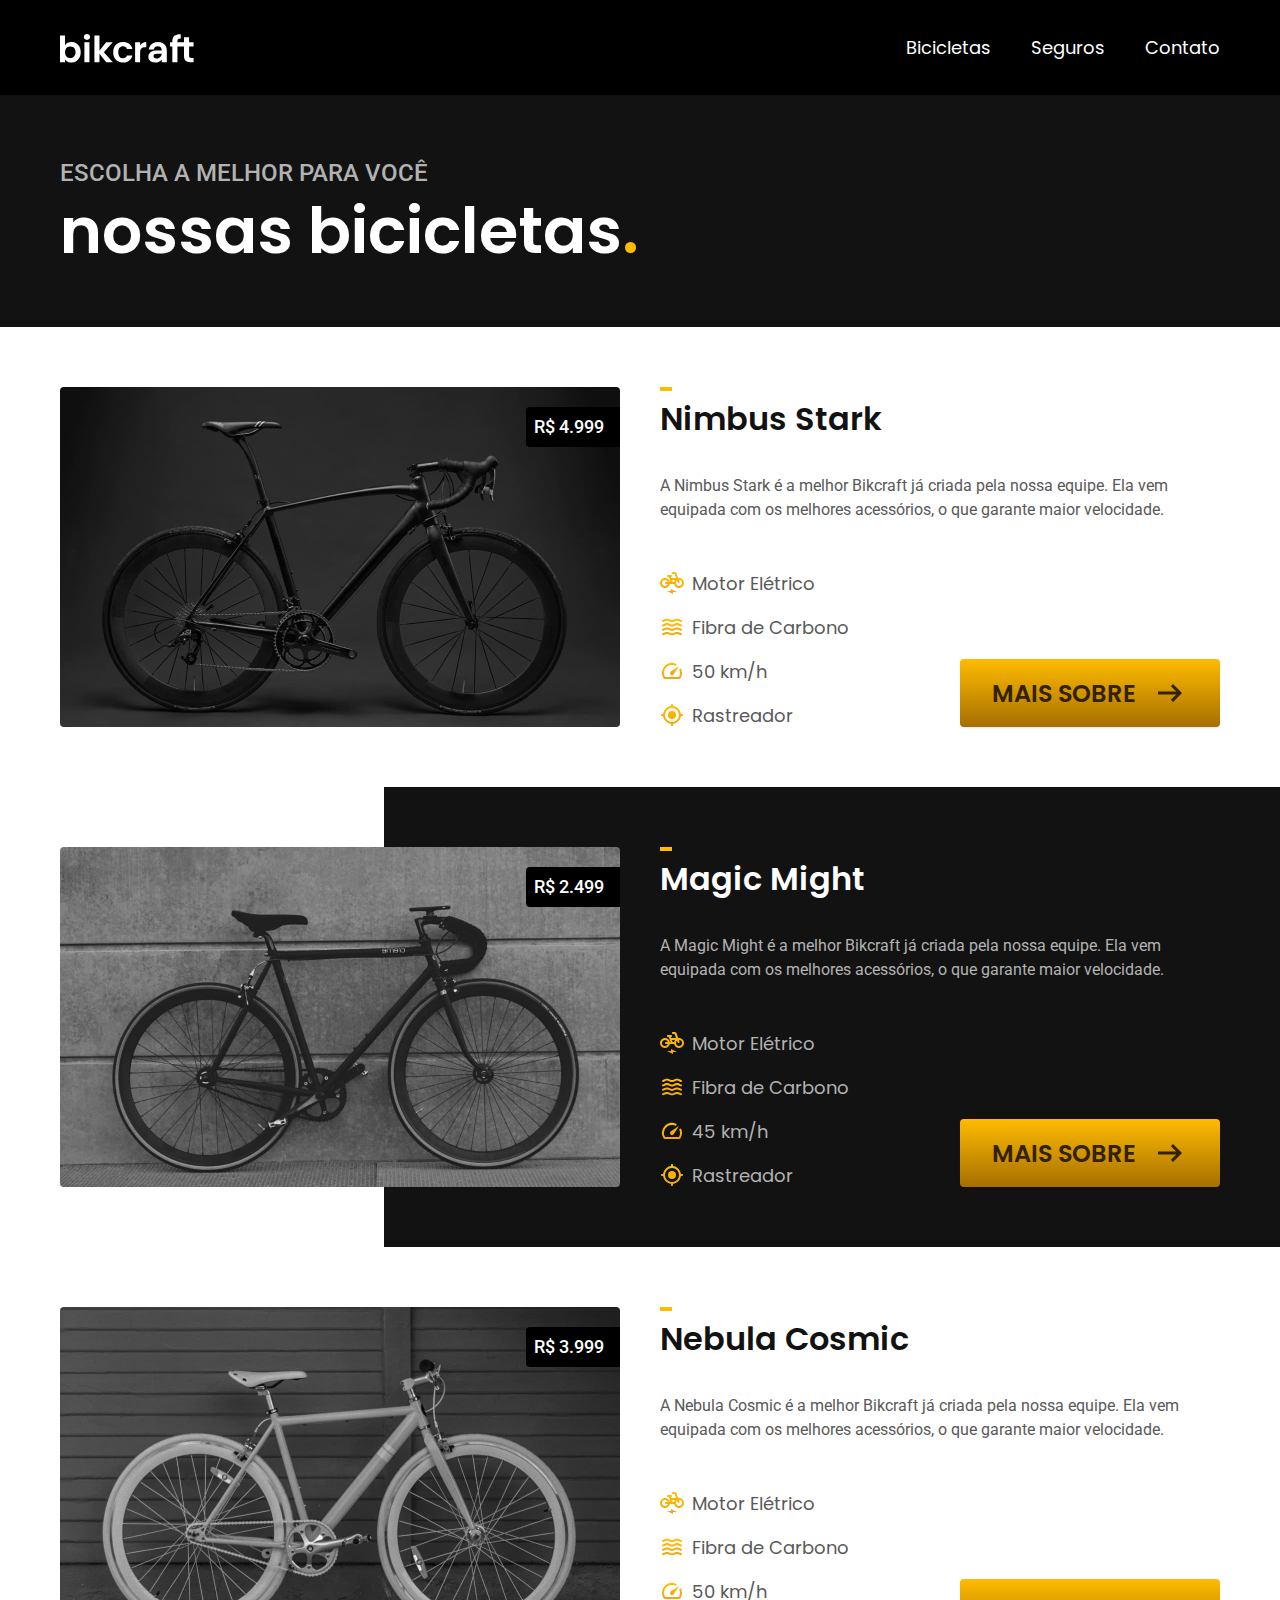
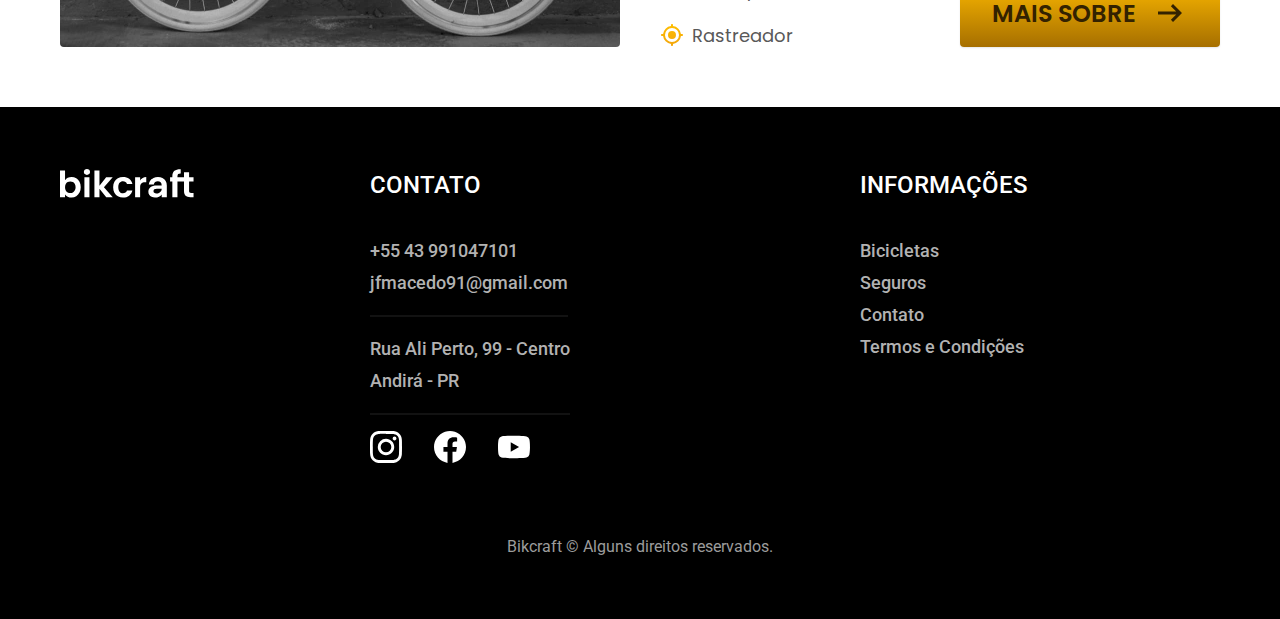
==== bicycles.html @ cce0fcfd "add bicycles page" ====
<!DOCTYPE html>
<html lang="pt-BR">
<head>
  <meta charset="UTF-8" />
  <link rel="preconnect" href="https://fonts.googleapis.com" />
  <link rel="preconnect" href="https://fonts.gstatic.com" crossorigin />
  <link href="https://fonts.googleapis.com/css2?family=Merriweather:ital,wght@1,900&family=Poppins:wght@400;600&family=Roboto:wght@400;500&display=swap" rel="stylesheet" />
  <meta name="viewport" content="width=device-width, initial-scale=1.0" />
  <title>Bicicletas | Bikcraft</title>
  <meta name="description" content="Bicicletas eletricas da Bikcraft." />
  <link rel="stylesheet" href="./css/styles.css">
  <link rel="icon" href="./img/icones/favicon.png" type="image/png">
</head>
<body id="bicycles">
  <header class="header-bg">
    <div class="header container">
      <a href="./">
        <img src="./img/bikcraft.svg" alt="Bikcraft">
      </a>
      <nav aria-label="primaria">
        <ul class="header-menu font1-m color-gray00">
          <li><a href="./bicycles.html">Bicicletas</a></li>
          <li><a href="./secure.html">Seguros</a></li>
          <li><a href="./contact.html">Contato</a></li>
        </ul>
      </nav>
    </div>
  </header>
  <main>
    <div class="title-bg">
      <div class="title container">
        <p class="font2-l-b color-gray05">ESCOLHA A MELHOR PARA VOCÊ</p>
        <h1 class="font1-xxl color-gray00">nossas bicicletas<span class="color-primary01">.</span></h1>
      </div>
    </div>
    <div class="bicycles container">
      <div class="bicycles-img">
        <img src="./img/bicicletas/nimbus.jpg" alt="Bicicleta preta">
        <span class="font2-m color-gray00">R$ 4.999</span>
      </div>
      <div class="bicycles-content">
        <h2 class="font1-xl color-gray11">Nimbus Stark</h2>
        <p class="font2-s color-gray08">A Nimbus Stark é a melhor Bikcraft já criada pela nossa equipe. Ela vem equipada com os melhores acessórios, o que garante maior velocidade.</p>
        <ul class="font1-m color-gray08">
          <li><img src="./img/icones/eletrica.svg" alt="">Motor Elétrico</li>
          <li><img src="./img/icones/carbono.svg" alt="">Fibra de Carbono</li>
          <li><img src="./img/icones/velocidade.svg" alt="">50 km/h</li>
          <li><img src="./img/icones/rastreador.svg" alt="">Rastreador</li>
        </ul>
        <a href="./bicycles/nimbus-stark.html" class="button primary">mais sobre <img src="./img/icones/seta.svg" alt=""></a>
      </div>
    </div>
    <div class="bicycles-bg">
      <div class="bicycles container">
        <div class="bicycles-img">
          <img src="./img/bicicletas/magic.jpg" alt="Bicicleta preta">
          <span class="font2-m color-gray00">R$ 2.499</span>
        </div>
        <div class="bicycles-content">
          <h2 class="font1-xl color-gray00">Magic Might</h2>
          <p class="font2-s color-gray05">A Magic Might é a melhor Bikcraft já criada pela nossa equipe. Ela vem equipada com os melhores acessórios, o que garante maior velocidade.</p>
          <ul class="font1-m color-gray05">
            <li><img src="./img/icones/eletrica.svg" alt="">Motor Elétrico</li>
            <li><img src="./img/icones/carbono.svg" alt="">Fibra de Carbono</li>
            <li><img src="./img/icones/velocidade.svg" alt="">45 km/h</li>
            <li><img src="./img/icones/rastreador.svg" alt="">Rastreador</li>
          </ul>
          <a href="./bicycles/nimbus-stark.html" class="button primary">mais sobre <img src="./img/icones/seta.svg" alt=""></a>
        </div>
      </div>
    </div>
    <div class="bicycles container">
      <div class="bicycles-img">
        <img src="./img/bicicletas/nebula.jpg" alt="Bicicleta branca">
        <span class="font2-m color-gray00">R$ 3.999</span>
      </div>
      <div class="bicycles-content">
        <h2 class="font1-xl color-gray11">Nebula Cosmic</h2>
        <p class="font2-s color-gray08">A Nebula Cosmic é a melhor Bikcraft já criada pela nossa equipe. Ela vem equipada com os melhores acessórios, o que garante maior velocidade.</p>
        <ul class="font1-m color-gray08">
          <li><img src="./img/icones/eletrica.svg" alt="">Motor Elétrico</li>
          <li><img src="./img/icones/carbono.svg" alt="">Fibra de Carbono</li>
          <li><img src="./img/icones/velocidade.svg" alt="">50 km/h</li>
          <li><img src="./img/icones/rastreador.svg" alt="">Rastreador</li>
        </ul>
        <a href="./bicycles/nebula-cosmic.html" class="button primary">mais sobre <img src="./img/icones/seta.svg" alt=""></a>
      </div>
    </div>
  </main>
  <footer class="footer-bg">
    <div class="footer container">
      <img src="./img/bikcraft.svg" alt="Bikcraft">
      <div class="footer-contact">
        <h3 class="font2-l-b color-gray00">Contato</h3>
        <ul class="font2-m color-gray05">
          <li><a href="tel:+5543991047101">+55 43 991047101</a></li>
          <li><a href="mailto:jfmacedo91@gmail.com">jfmacedo91@gmail.com</a></li>
        </ul>
        <address class="font2-m color-gray05">
          Rua Ali Perto, 99 - Centro <br />
          Andirá - PR
        </address>
        <div class="footer-social">
          <a href="https://www.instagram.com/">
            <img src="./img/redes/instagram.svg" alt="Icone Instagram">
          </a>
          <a href="https://www.facebook.com/">
            <img src="./img/redes/facebook.svg" alt="Icone Facebook">
          </a>
          <a href="https://www.youtube.com/">
            <img src="./img/redes/youtube.svg" alt="Icone Youtube">
          </a>
        </div>
      </div>
      <div class="footer-information">
        <h3 class="font2-l-b color-gray00">Informações</h3>
        <nav>
          <ul class="font2-m color-gray05">
            <li><a href="./bicycles.html">Bicicletas</a></li>
            <li><a href="./secure.html">Seguros</a></li>
            <li><a href="./contact.html">Contato</a></li>
            <li><a href="./terms.html">Termos e Condições</a></li>
          </ul>
        </nav>
      </div>
      <p class="footer-copy font2-s color-gray06">Bikcraft &copy; Alguns direitos reservados.</p>
    </div>
  </footer>
</body>
</html>
---- css/styles.css ----
@import "./global/global.css";

/* Utilities */
@import "./utilities/colors.css";
@import "./utilities/typography.css";
@import "./utilities/components.css";

/* Global */
@import "./global/header.css";
@import "./global/footer.css";

/* Home */
@import "./home/introduction.css";
@import "./home/technology.css";
@import "./home/partners.css";
@import "./home/testimony.css";

/* Bicycles */
@import "./bicycles/bicycles.css";
@import "./bicycles/bicycles-list.css";

/* Secure */
@import "./secure/secure.css";

/* Terms */
@import "./terms/terms.css";
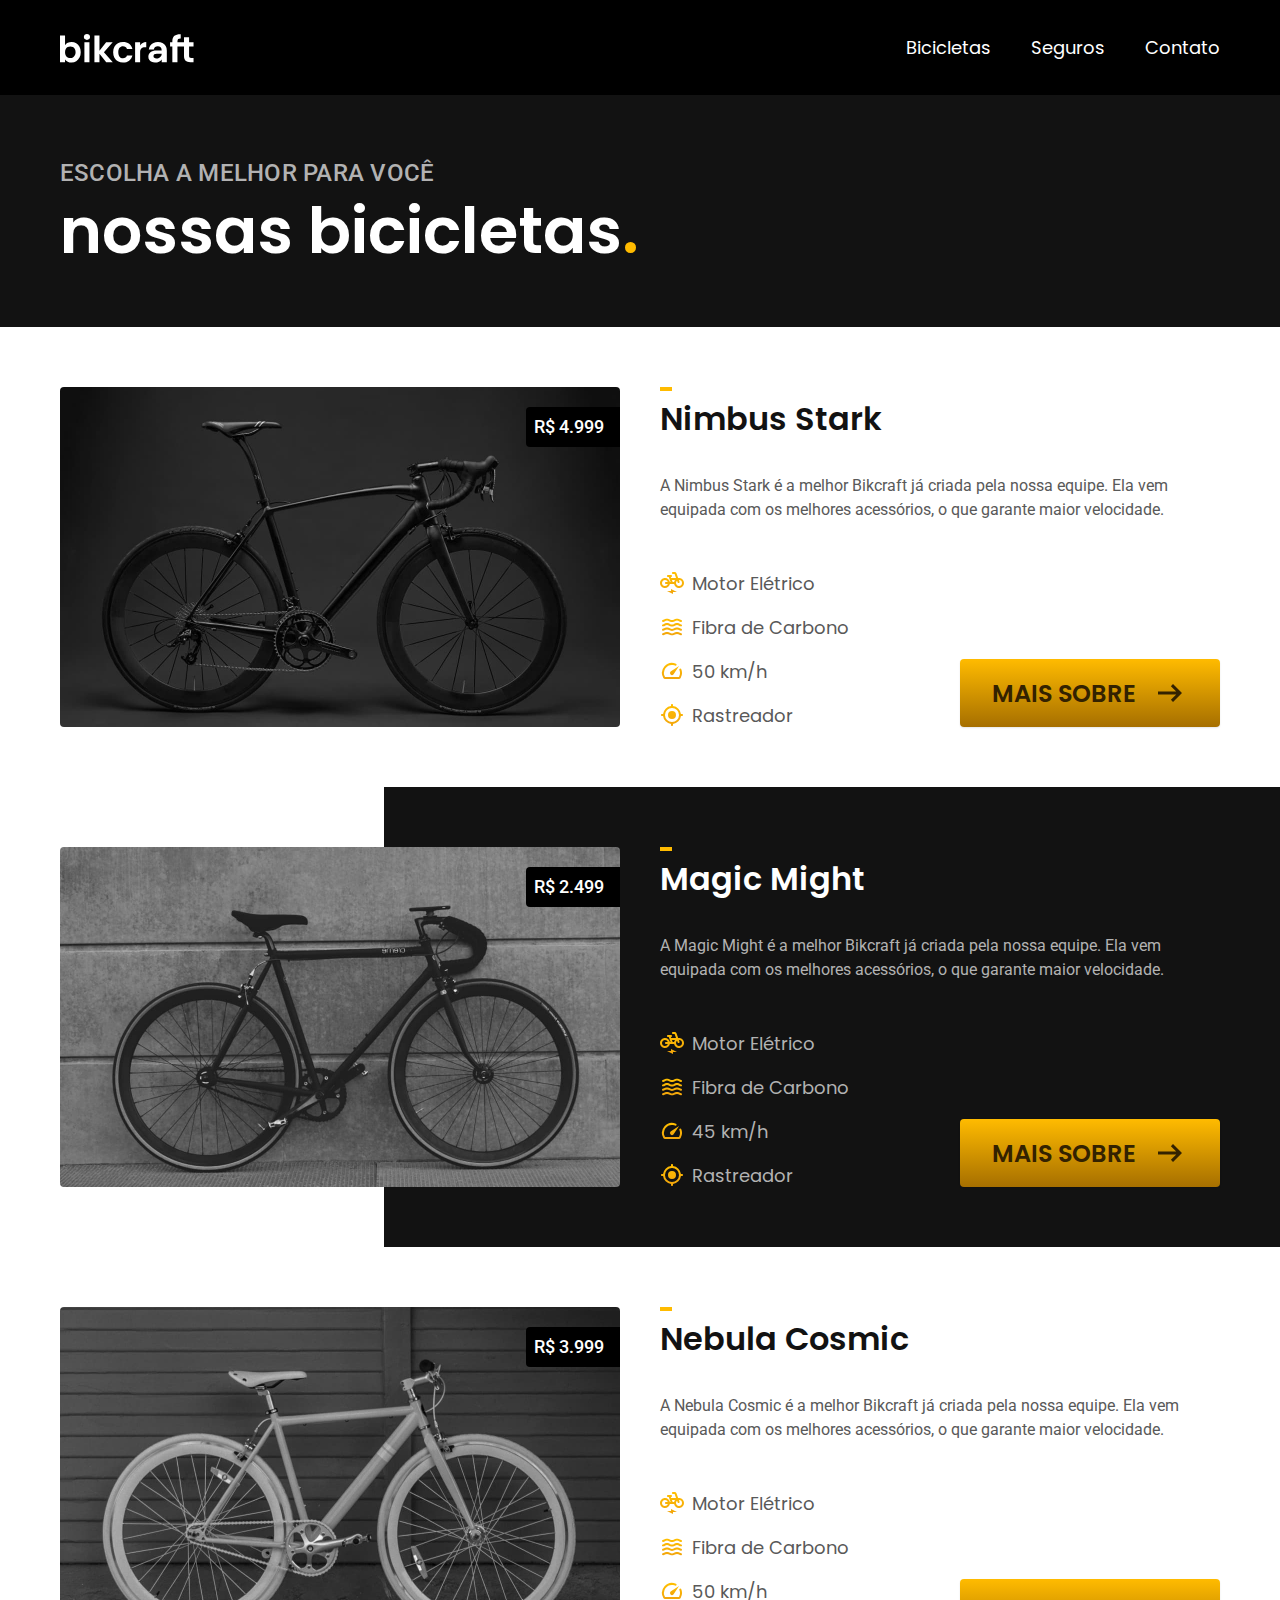
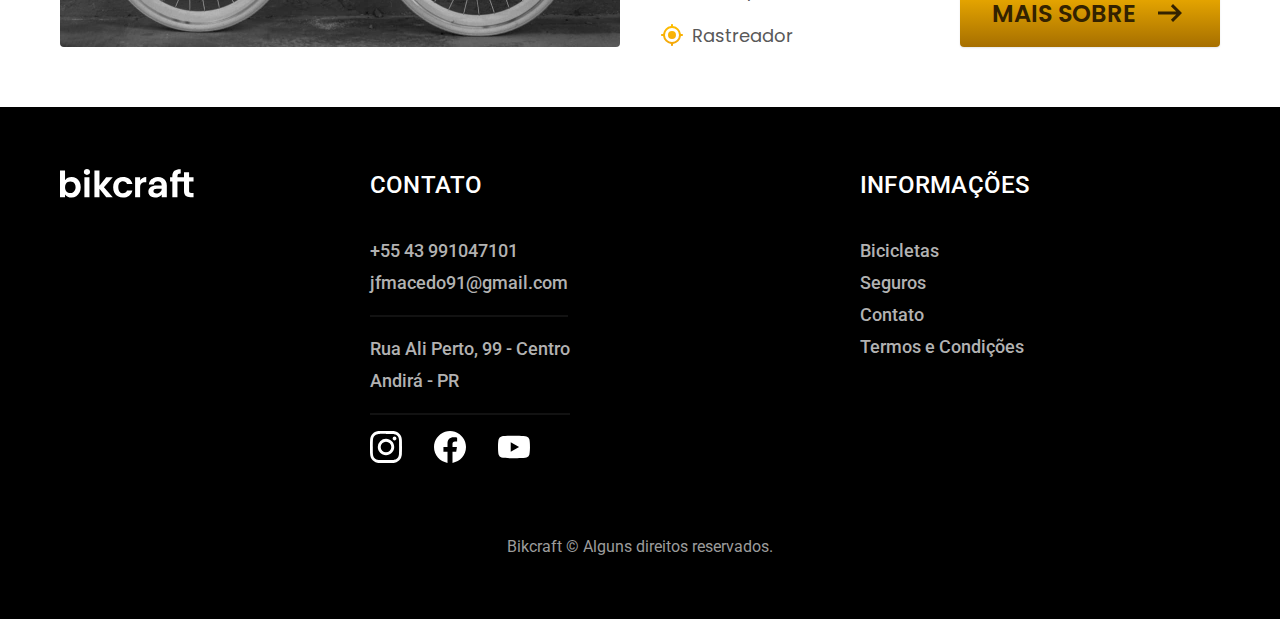
==== commit ee6b297b: "add magic-might and nebula-cosmic pages" ====
--- a/bicycles.html
+++ b/bicycles.html
@@ -65,7 +65,7 @@
             <li><img src="./img/icones/velocidade.svg" alt="">45 km/h</li>
             <li><img src="./img/icones/rastreador.svg" alt="">Rastreador</li>
           </ul>
-          <a href="./bicycles/nimbus-stark.html" class="button primary">mais sobre <img src="./img/icones/seta.svg" alt=""></a>
+          <a href="./bicycles/magic-might.html" class="button primary">mais sobre <img src="./img/icones/seta.svg" alt=""></a>
         </div>
       </div>
     </div>
--- a/css/styles.css
+++ b/css/styles.css
@@ -18,9 +18,13 @@
 /* Bicycles */
 @import "./bicycles/bicycles.css";
 @import "./bicycles/bicycles-list.css";
+@import "./bicycle/bicycle.css";
+@import "./bicycle/bicycle-secure.css";
 
 /* Secure */
 @import "./secure/secure.css";
+@import "./secure/faq.css";
+@import "./secure/benefits.css";
 
 /* Terms */
 @import "./terms/terms.css";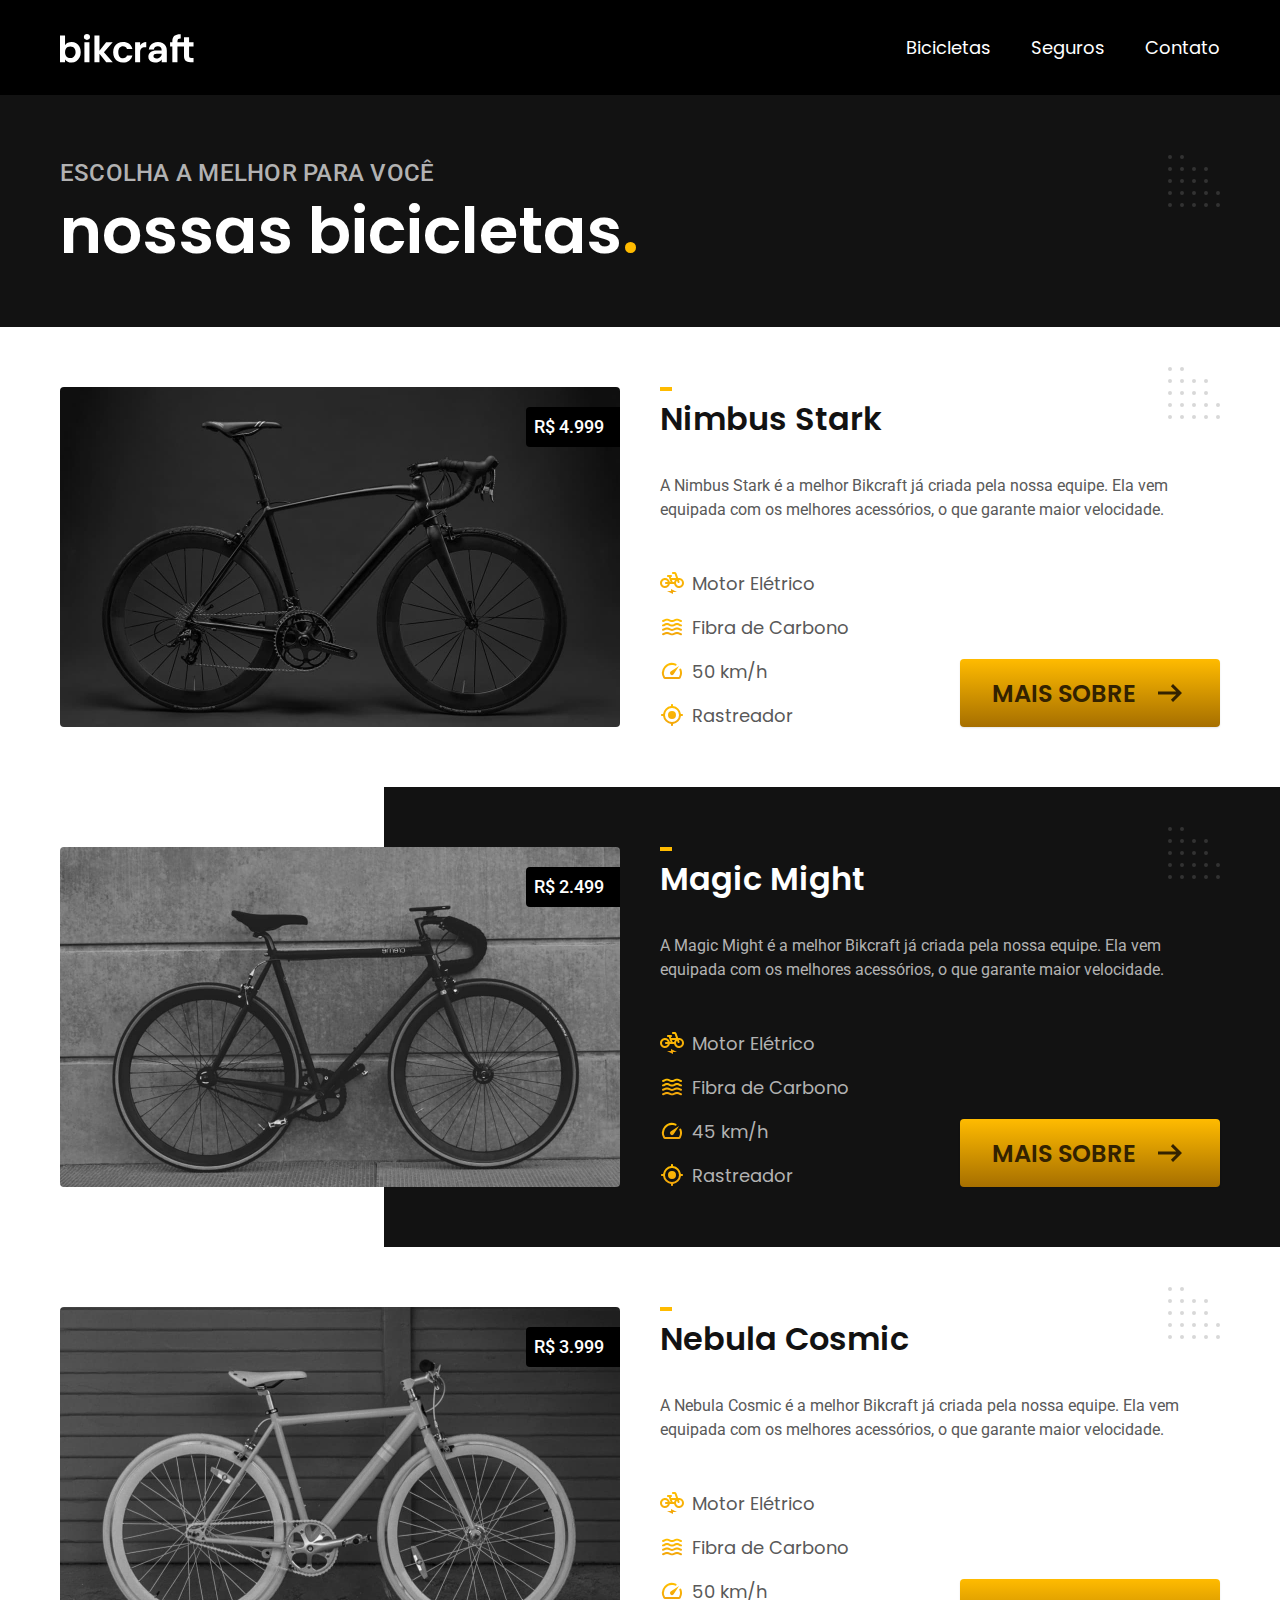
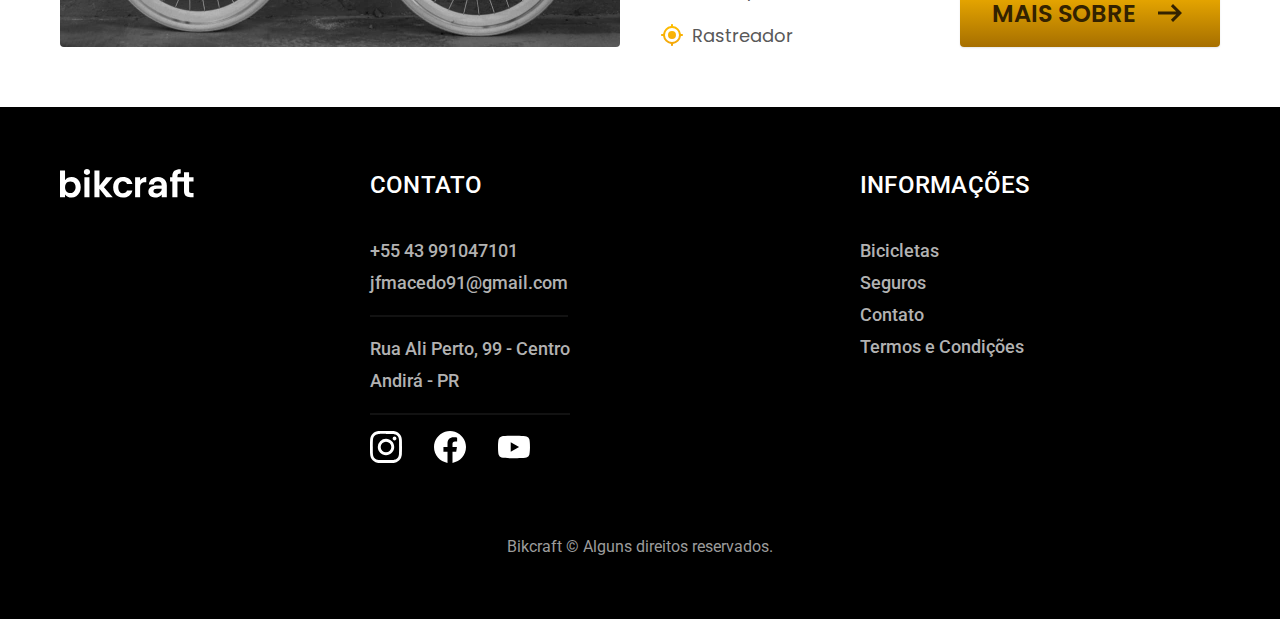
==== commit 7544e640: "add image dimensions" ====
--- a/bicycles.html
+++ b/bicycles.html
@@ -8,6 +8,7 @@
   <meta name="viewport" content="width=device-width, initial-scale=1.0" />
   <title>Bicicletas | Bikcraft</title>
   <meta name="description" content="Bicicletas eletricas da Bikcraft." />
+  <link rel="preload" href="./css/styles.css" as="style">
   <link rel="stylesheet" href="./css/styles.css">
   <link rel="icon" href="./img/icones/favicon.png" type="image/png">
 </head>
@@ -15,7 +16,7 @@
   <header class="header-bg">
     <div class="header container">
       <a href="./">
-        <img src="./img/bikcraft.svg" alt="Bikcraft">
+        <img src="./img/bikcraft.svg" width="136" height="32" alt="Bikcraft">
       </a>
       <nav aria-label="primaria">
         <ul class="header-menu font1-m color-gray00">
@@ -42,10 +43,10 @@
         <h2 class="font1-xl color-gray11">Nimbus Stark</h2>
         <p class="font2-s color-gray08">A Nimbus Stark é a melhor Bikcraft já criada pela nossa equipe. Ela vem equipada com os melhores acessórios, o que garante maior velocidade.</p>
         <ul class="font1-m color-gray08">
-          <li><img src="./img/icones/eletrica.svg" alt="">Motor Elétrico</li>
-          <li><img src="./img/icones/carbono.svg" alt="">Fibra de Carbono</li>
-          <li><img src="./img/icones/velocidade.svg" alt="">50 km/h</li>
-          <li><img src="./img/icones/rastreador.svg" alt="">Rastreador</li>
+          <li><img src="./img/icones/eletrica.svg" width="32" height="32" alt="">Motor Elétrico</li>
+          <li><img src="./img/icones/carbono.svg" width="32" height="32" alt="">Fibra de Carbono</li>
+          <li><img src="./img/icones/velocidade.svg" width="32" height="32" alt="">50 km/h</li>
+          <li><img src="./img/icones/rastreador.svg" width="32" height="32" alt="">Rastreador</li>
         </ul>
         <a href="./bicycles/nimbus-stark.html" class="button primary">mais sobre <img src="./img/icones/seta.svg" alt=""></a>
       </div>
@@ -53,17 +54,17 @@
     <div class="bicycles-bg">
       <div class="bicycles container">
         <div class="bicycles-img">
-          <img src="./img/bicicletas/magic.jpg" alt="Bicicleta preta">
+          <img src="./img/bicicletas/magic.jpg" width="1120" height="680" alt="Bicicleta preta">
           <span class="font2-m color-gray00">R$ 2.499</span>
         </div>
         <div class="bicycles-content">
           <h2 class="font1-xl color-gray00">Magic Might</h2>
           <p class="font2-s color-gray05">A Magic Might é a melhor Bikcraft já criada pela nossa equipe. Ela vem equipada com os melhores acessórios, o que garante maior velocidade.</p>
           <ul class="font1-m color-gray05">
-            <li><img src="./img/icones/eletrica.svg" alt="">Motor Elétrico</li>
-            <li><img src="./img/icones/carbono.svg" alt="">Fibra de Carbono</li>
-            <li><img src="./img/icones/velocidade.svg" alt="">45 km/h</li>
-            <li><img src="./img/icones/rastreador.svg" alt="">Rastreador</li>
+            <li><img src="./img/icones/eletrica.svg" width="32" height="32" alt="">Motor Elétrico</li>
+            <li><img src="./img/icones/carbono.svg" width="32" height="32" alt="">Fibra de Carbono</li>
+            <li><img src="./img/icones/velocidade.svg" width="32" height="32" alt="">45 km/h</li>
+            <li><img src="./img/icones/rastreador.svg" width="32" height="32" alt="">Rastreador</li>
           </ul>
           <a href="./bicycles/magic-might.html" class="button primary">mais sobre <img src="./img/icones/seta.svg" alt=""></a>
         </div>
@@ -71,17 +72,17 @@
     </div>
     <div class="bicycles container">
       <div class="bicycles-img">
-        <img src="./img/bicicletas/nebula.jpg" alt="Bicicleta branca">
+        <img src="./img/bicicletas/nebula.jpg" width="1120" height="680" alt="Bicicleta branca">
         <span class="font2-m color-gray00">R$ 3.999</span>
       </div>
       <div class="bicycles-content">
         <h2 class="font1-xl color-gray11">Nebula Cosmic</h2>
         <p class="font2-s color-gray08">A Nebula Cosmic é a melhor Bikcraft já criada pela nossa equipe. Ela vem equipada com os melhores acessórios, o que garante maior velocidade.</p>
         <ul class="font1-m color-gray08">
-          <li><img src="./img/icones/eletrica.svg" alt="">Motor Elétrico</li>
-          <li><img src="./img/icones/carbono.svg" alt="">Fibra de Carbono</li>
-          <li><img src="./img/icones/velocidade.svg" alt="">50 km/h</li>
-          <li><img src="./img/icones/rastreador.svg" alt="">Rastreador</li>
+          <li><img src="./img/icones/eletrica.svg" width="32" height="32" alt="">Motor Elétrico</li>
+          <li><img src="./img/icones/carbono.svg" width="32" height="32" alt="">Fibra de Carbono</li>
+          <li><img src="./img/icones/velocidade.svg" width="32" height="32" alt="">50 km/h</li>
+          <li><img src="./img/icones/rastreador.svg" width="32" height="32" alt="">Rastreador</li>
         </ul>
         <a href="./bicycles/nebula-cosmic.html" class="button primary">mais sobre <img src="./img/icones/seta.svg" alt=""></a>
       </div>
@@ -89,7 +90,7 @@
   </main>
   <footer class="footer-bg">
     <div class="footer container">
-      <img src="./img/bikcraft.svg" alt="Bikcraft">
+      <img src="./img/bikcraft.svg" width="136" height="32" alt="Bikcraft">
       <div class="footer-contact">
         <h3 class="font2-l-b color-gray00">Contato</h3>
         <ul class="font2-m color-gray05">
@@ -102,13 +103,13 @@
         </address>
         <div class="footer-social">
           <a href="https://www.instagram.com/">
-            <img src="./img/redes/instagram.svg" alt="Icone Instagram">
+            <img src="./img/redes/instagram.svg" width="32" height="32" alt="Icone Instagram">
           </a>
           <a href="https://www.facebook.com/">
-            <img src="./img/redes/facebook.svg" alt="Icone Facebook">
+            <img src="./img/redes/facebook.svg" width="32" height="32" alt="Icone Facebook">
           </a>
           <a href="https://www.youtube.com/">
-            <img src="./img/redes/youtube.svg" alt="Icone Youtube">
+            <img src="./img/redes/youtube.svg" width="32" height="32" alt="Icone Youtube">
           </a>
         </div>
       </div>
--- a/css/styles.css
+++ b/css/styles.css
@@ -4,6 +4,7 @@
 @import "./utilities/colors.css";
 @import "./utilities/typography.css";
 @import "./utilities/components.css";
+@import "./utilities/form.css";
 
 /* Global */
 @import "./global/header.css";
@@ -26,5 +27,12 @@
 @import "./secure/faq.css";
 @import "./secure/benefits.css";
 
+/* Contact */
+@import "./contact/contact.css";
+@import "./contact/stores.css";
+
+/* Budget */
+@import "./budget/budget.css";
+
 /* Terms */
 @import "./terms/terms.css";--- a/css/styles.css
+++ b/css/styles.css
@@ -4,6 +4,7 @@
 @import "./utilities/colors.css";
 @import "./utilities/typography.css";
 @import "./utilities/components.css";
+@import "./utilities/form.css";
 
 /* Global */
 @import "./global/header.css";
@@ -26,5 +27,12 @@
 @import "./secure/faq.css";
 @import "./secure/benefits.css";
 
+/* Contact */
+@import "./contact/contact.css";
+@import "./contact/stores.css";
+
+/* Budget */
+@import "./budget/budget.css";
+
 /* Terms */
 @import "./terms/terms.css";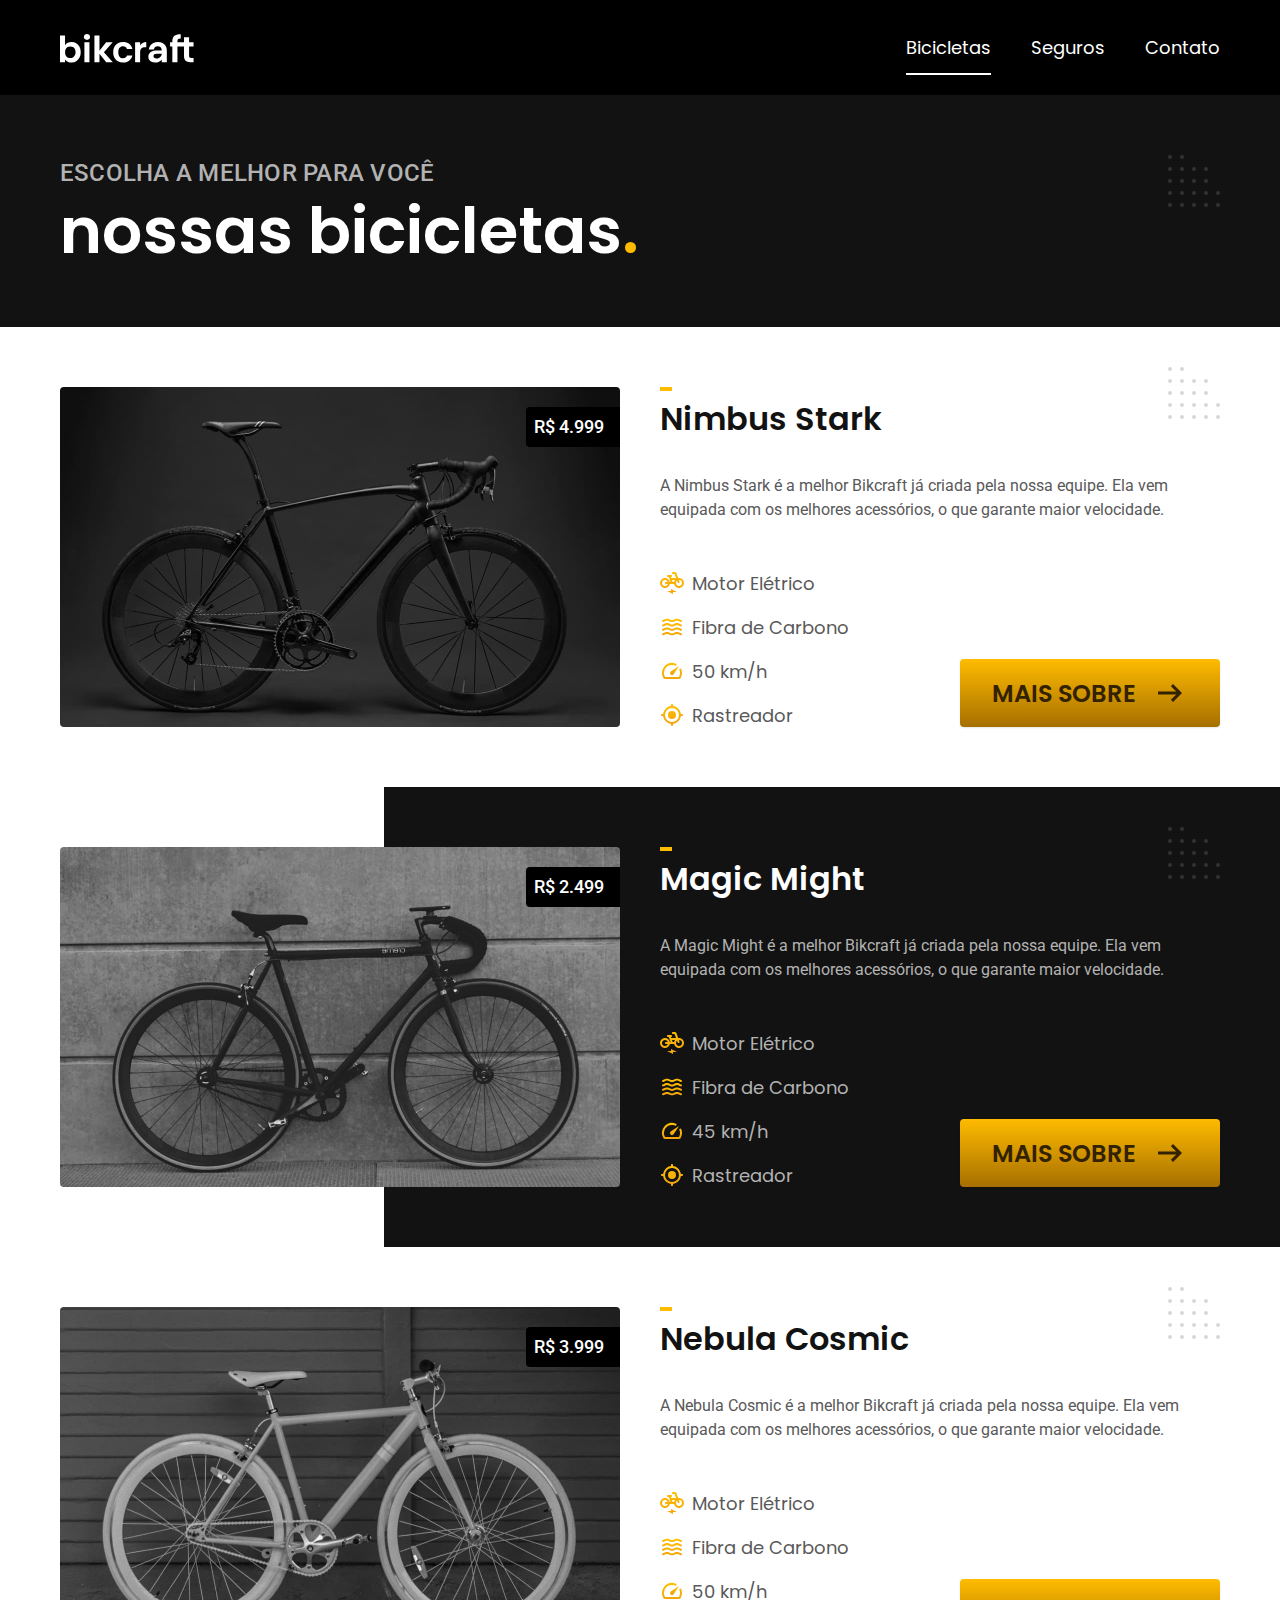
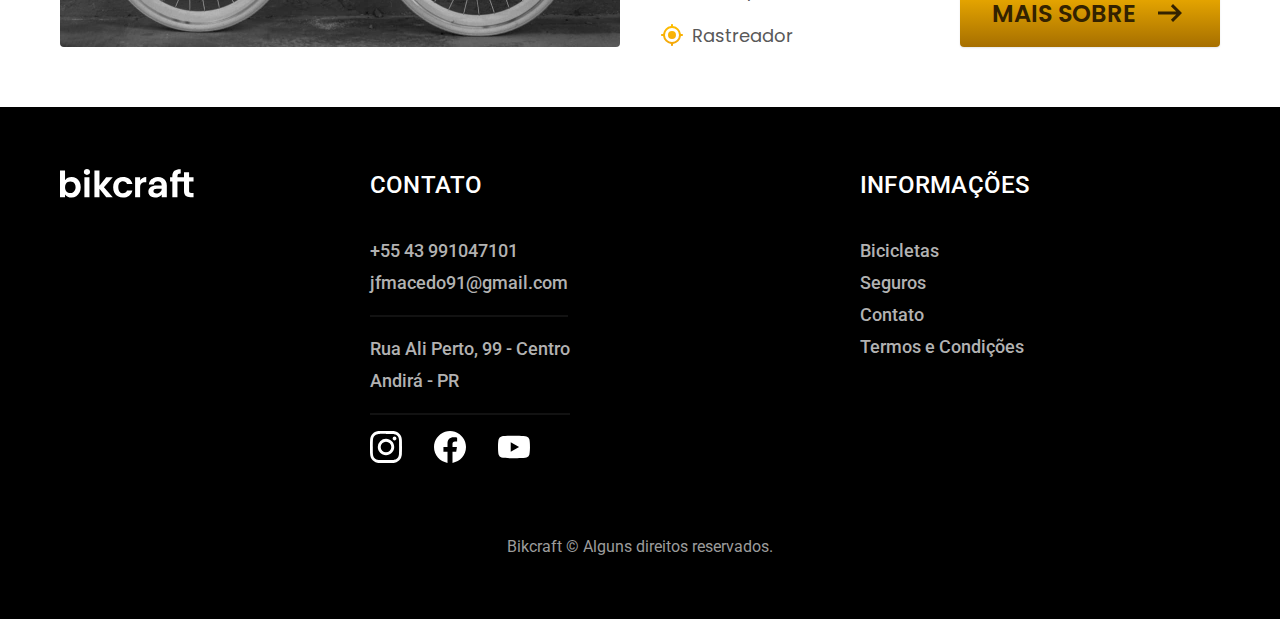
==== commit 9e9965b4: "add active menu" ====
--- a/bicycles.html
+++ b/bicycles.html
@@ -127,5 +127,6 @@
       <p class="footer-copy font2-s color-gray06">Bikcraft &copy; Alguns direitos reservados.</p>
     </div>
   </footer>
+  <script src="./js/script.js"></script>
 </body>
 </html>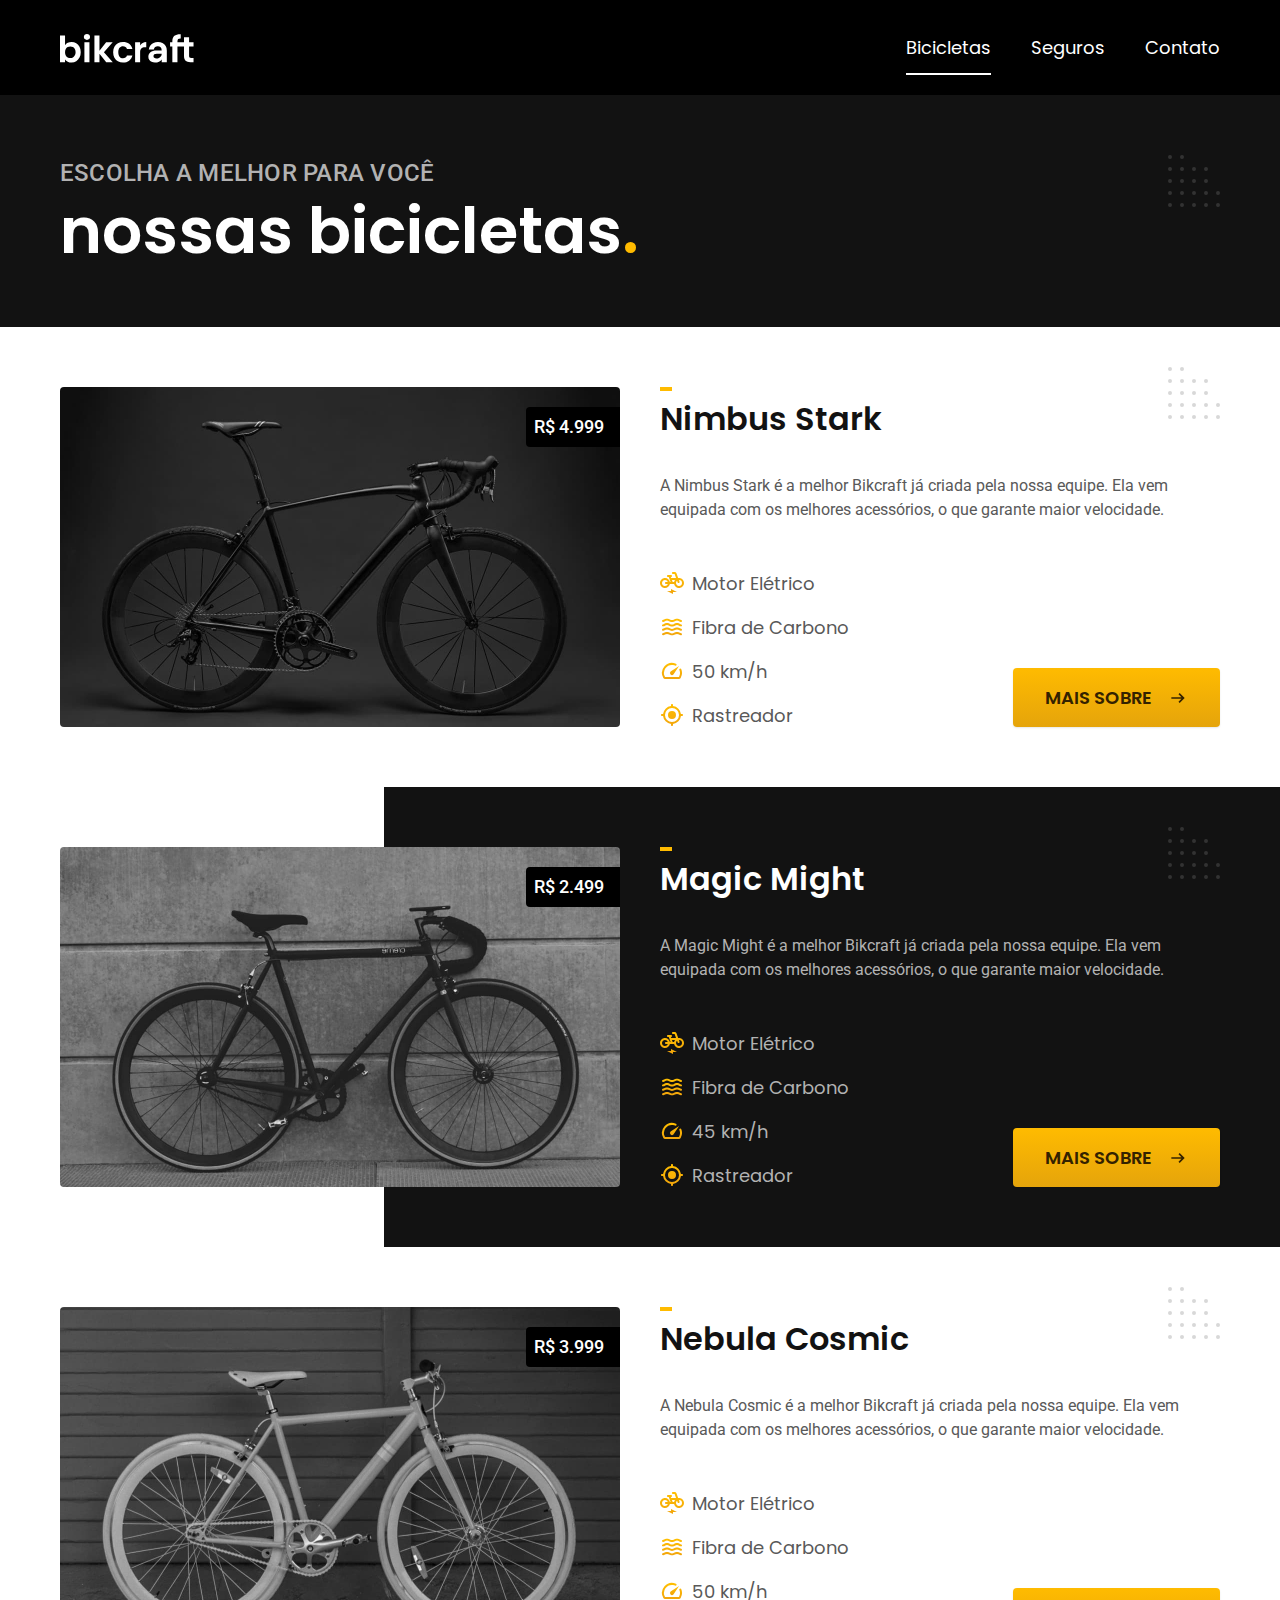
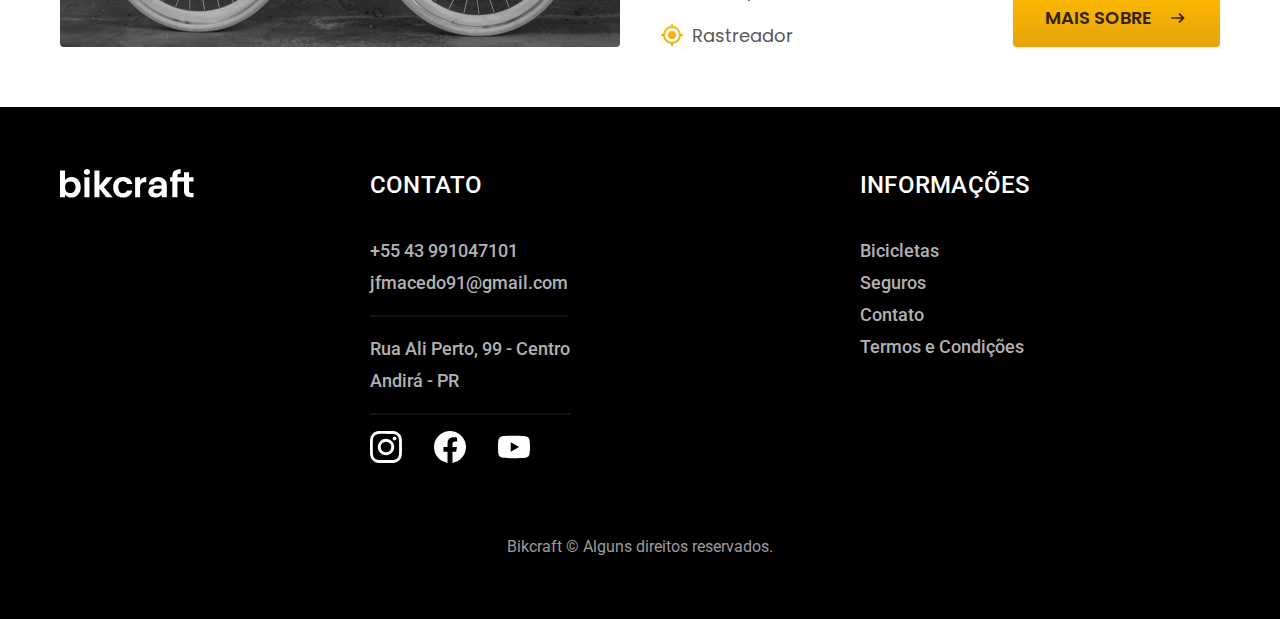
==== commit 44f93fc7: "add script to avoid JavaScript disabled error" ====
--- a/bicycles.html
+++ b/bicycles.html
@@ -11,6 +11,7 @@
   <link rel="preload" href="./css/styles.css" as="style">
   <link rel="stylesheet" href="./css/styles.css">
   <link rel="icon" href="./img/icones/favicon.png" type="image/png">
+  <script>document.documentElement.classList.add("js")</script>
 </head>
 <body id="bicycles">
   <header class="header-bg">
--- a/css/styles.css
+++ b/css/styles.css
@@ -5,6 +5,7 @@
 @import "./utilities/typography.css";
 @import "./utilities/components.css";
 @import "./utilities/form.css";
+@import "./utilities/animation.css";
 
 /* Global */
 @import "./global/header.css";
--- a/css/styles.css
+++ b/css/styles.css
@@ -5,6 +5,7 @@
 @import "./utilities/typography.css";
 @import "./utilities/components.css";
 @import "./utilities/form.css";
+@import "./utilities/animation.css";
 
 /* Global */
 @import "./global/header.css";
